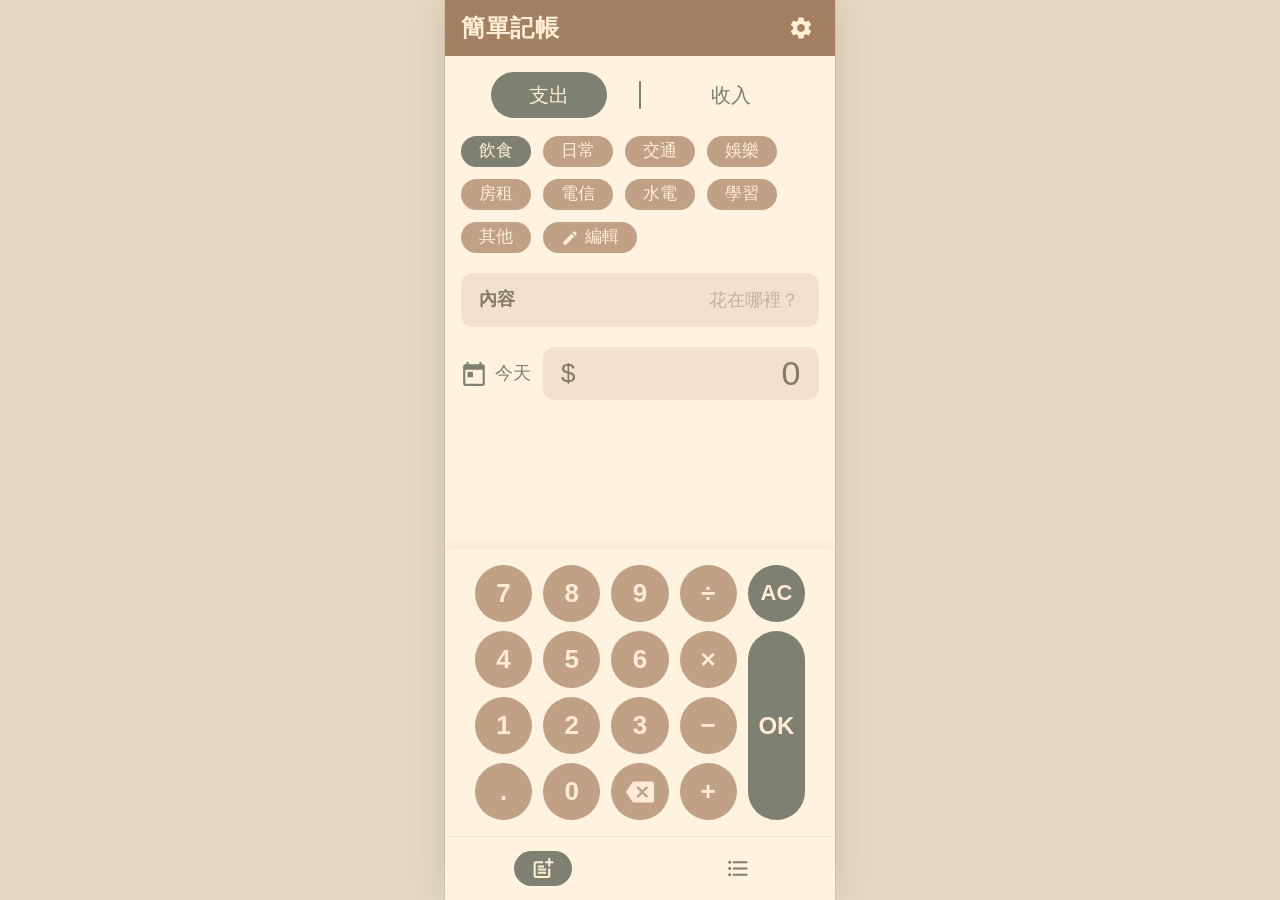
==== index.html @ ef79a161 "簡單記帳：離線可用的個人記帳 PWA 純 HTML/CSS/JS，資料只存在瀏覽器 localStorage；支援 CSV 匯入（UTF-8/Big5）與匯出、備份提醒、加到主畫面。  Co-Auth" ====
<!doctype html>
<html lang="zh-Hant-TW">
<head>
<meta charset="utf-8">
<meta name="viewport" content="width=device-width, initial-scale=1, viewport-fit=cover, maximum-scale=1, user-scalable=no">
<title>簡單記帳</title>
<meta name="description" content="離線可用的個人記帳 PWA，資料只存在你的瀏覽器裡。">
<meta name="theme-color" content="#A38062">
<link rel="manifest" href="./manifest.json">
<link rel="icon" type="image/png" sizes="192x192" href="./icons/icon-192.png">
<!-- iOS 加到主畫面所需 -->
<link rel="apple-touch-icon" href="./icons/icon-180.png">
<meta name="apple-mobile-web-app-capable" content="yes">
<meta name="mobile-web-app-capable" content="yes">
<meta name="apple-mobile-web-app-status-bar-style" content="black-translucent">
<meta name="apple-mobile-web-app-title" content="簡單記帳">
<link rel="stylesheet" href="./css/style.css">
</head>
<body>
<!-- SVG 圖示庫（Material 風格線條，與截圖的圖示樣式一致） -->
<svg xmlns="http://www.w3.org/2000/svg" style="display:none">
  <symbol id="i-settings" viewBox="0 0 24 24"><path d="M19.14 12.94c.04-.3.06-.61.06-.94 0-.32-.02-.64-.07-.94l2.03-1.58a.49.49 0 0 0 .12-.61l-1.92-3.32a.488.488 0 0 0-.59-.22l-2.39.96c-.5-.38-1.03-.7-1.62-.94l-.36-2.54a.484.484 0 0 0-.48-.41h-3.84c-.24 0-.43.17-.47.41l-.36 2.54c-.59.24-1.13.57-1.62.94l-2.39-.96c-.22-.08-.47 0-.59.22L2.74 8.87c-.12.21-.08.47.12.61l2.03 1.58c-.05.3-.09.63-.09.94s.02.64.07.94l-2.03 1.58a.49.49 0 0 0-.12.61l1.92 3.32c.12.22.37.29.59.22l2.39-.96c.5.38 1.03.7 1.62.94l.36 2.54c.05.24.24.41.48.41h3.84c.24 0 .44-.17.47-.41l.36-2.54c.59-.24 1.13-.56 1.62-.94l2.39.96c.22.08.47 0 .59-.22l1.92-3.32c.12-.22.07-.47-.12-.61l-2.01-1.58zM12 15.6c-1.98 0-3.6-1.62-3.6-3.6s1.62-3.6 3.6-3.6 3.6 1.62 3.6 3.6-1.62 3.6-3.6 3.6z"/></symbol>
  <symbol id="i-back" viewBox="0 0 24 24"><path d="M20 11H7.83l5.59-5.59L12 4l-8 8 8 8 1.41-1.41L7.83 13H20v-2z"/></symbol>
  <symbol id="i-check" viewBox="0 0 24 24"><path d="M9 16.17L4.83 12l-1.42 1.41L9 19 21 7l-1.41-1.41z"/></symbol>
  <symbol id="i-add" viewBox="0 0 24 24"><path d="M19 13h-6v6h-2v-6H5v-2h6V5h2v6h6v2z"/></symbol>
  <symbol id="i-search" viewBox="0 0 24 24"><path d="M15.5 14h-.79l-.28-.27A6.471 6.471 0 0 0 16 9.5 6.5 6.5 0 1 0 9.5 16c1.61 0 3.09-.59 4.23-1.57l.27.28v.79l5 4.99L20.49 19l-4.99-5zm-6 0C7.01 14 5 11.99 5 9.5S7.01 5 9.5 5 14 7.01 14 9.5 11.99 14 9.5 14z"/></symbol>
  <symbol id="i-chart" viewBox="0 0 24 24"><path d="M5 9.2h3V19H5zM10.6 5h2.8v14h-2.8zm5.6 8H19v6h-2.8z"/></symbol>
  <symbol id="i-download" viewBox="0 0 24 24"><path d="M19 9h-4V3H9v6H5l7 7 7-7zM5 18v2h14v-2H5z"/></symbol>
  <symbol id="i-listnum" viewBox="0 0 24 24"><path d="M2 17h2v.5H3v1h1v.5H2v1h3v-4H2v1zm1-9h1V4H2v1h1v3zm-1 3h1.8L2 13.1v.9h3v-1H3.2L5 10.9V10H2v1zm5-6v2h14V5H7zm0 14h14v-2H7v2zm0-6h14v-2H7v2z"/></symbol>
  <symbol id="i-list" viewBox="0 0 24 24"><path d="M4 10.5c-.83 0-1.5.67-1.5 1.5s.67 1.5 1.5 1.5 1.5-.67 1.5-1.5-.67-1.5-1.5-1.5zm0-6c-.83 0-1.5.67-1.5 1.5S3.17 7.5 4 7.5 5.5 6.83 5.5 6 4.83 4.5 4 4.5zm0 12c-.83 0-1.5.68-1.5 1.5s.68 1.5 1.5 1.5 1.5-.68 1.5-1.5-.67-1.5-1.5-1.5zM7 19h14v-2H7v2zm0-6h14v-2H7v2zm0-8v2h14V5H7z"/></symbol>
  <symbol id="i-edit" viewBox="0 0 24 24"><path d="M3 17.25V21h3.75L17.81 9.94l-3.75-3.75L3 17.25zM20.71 7.04a.996.996 0 0 0 0-1.41l-2.34-2.34a.996.996 0 0 0-1.41 0l-1.83 1.83 3.75 3.75 1.83-1.83z"/></symbol>
  <symbol id="i-calendar" viewBox="0 0 24 24"><path d="M20 3h-1V1h-2v2H7V1H5v2H4c-1.1 0-2 .9-2 2v16c0 1.1.9 2 2 2h16c1.1 0 2-.9 2-2V5c0-1.1-.9-2-2-2zm0 18H4V8h16v13zM6 10h5v5H6z"/></symbol>
  <symbol id="i-backspace" viewBox="0 0 24 24"><path d="M22 3H7c-.69 0-1.23.35-1.59.88L0 12l5.41 8.11c.36.53.9.89 1.59.89h15c1.1 0 2-.9 2-2V5c0-1.1-.9-2-2-2zm-3 12.59L17.59 17 14 13.41 10.41 17 9 15.59 12.59 12 9 8.41 10.41 7 14 10.59 17.59 7 19 8.41 15.41 12 19 15.59z"/></symbol>
  <symbol id="i-drag" viewBox="0 0 24 24"><path d="M20 9H4v2h16V9zM4 15h16v-2H4v2z"/></symbol>
  <symbol id="i-note" viewBox="0 0 24 24"><path d="M17 19.22H5V7h7V5H5c-1.1 0-2 .9-2 2v12c0 1.1.9 2 2 2h12c1.1 0 2-.9 2-2v-7h-2v7.22zM19 2h-2v3h-3v2h3v3h2V7h3V5h-3V2zM7 9h6v2H7zm0 3v2h8v-2zm0 3h8v2H7z"/></symbol>
  <symbol id="i-delete" viewBox="0 0 24 24"><path d="M6 19c0 1.1.9 2 2 2h8c1.1 0 2-.9 2-2V7H6v12zM19 4h-3.5l-1-1h-5l-1 1H5v2h14V4z"/></symbol>
</svg>

<div id="app" class="app">

  <!-- ===== 新增 / 編輯紀錄 ===== -->
  <section class="view is-active" id="view-add" data-tab="add">
    <header class="appbar">
      <button class="icon-btn appbar-back" id="add-back" aria-label="返回" hidden><svg><use href="#i-back"/></svg></button>
      <h1 class="appbar-title" id="add-title">簡單記帳</h1>
      <div class="appbar-actions">
        <button class="icon-btn" id="add-delete" aria-label="刪除紀錄" hidden><svg><use href="#i-delete"/></svg></button>
        <button class="icon-btn" id="btn-settings" aria-label="設定"><svg><use href="#i-settings"/></svg></button>
      </div>
    </header>
    <div class="view-body">
      <div class="seg" id="add-seg">
        <span class="seg-thumb"></span>
        <button class="seg-btn is-active" data-type="expense">支出</button>
        <span class="seg-divider"></span>
        <button class="seg-btn" data-type="income">收入</button>
      </div>
      <div class="chips chips-wrap" id="add-cats"></div>
      <label class="field">
        <span class="field-label">內容</span>
        <input class="field-input" id="add-name" type="text" placeholder="花在哪裡？" autocomplete="off" enterkeyhint="done">
      </label>
      <div class="amount-row">
        <button class="date-btn" id="add-date-btn" type="button">
          <svg><use href="#i-calendar"/></svg><span id="add-date-label">今天</span>
        </button>
        <input type="date" id="add-date" class="visually-hidden" tabindex="-1">
        <div class="amount-box" id="add-amount-box">
          <span class="amount-sign">$</span>
          <span class="amount-value" id="add-amount">0</span>
        </div>
      </div>
    </div>
    <div class="keypad" id="keypad">
      <button class="key" data-k="7">7</button>
      <button class="key" data-k="8">8</button>
      <button class="key" data-k="9">9</button>
      <button class="key key-op" data-k="/">÷</button>
      <button class="key key-dark" data-k="AC">AC</button>
      <button class="key" data-k="4">4</button>
      <button class="key" data-k="5">5</button>
      <button class="key" data-k="6">6</button>
      <button class="key key-op" data-k="*">×</button>
      <button class="key key-dark key-ok" data-k="OK">OK</button>
      <button class="key" data-k="1">1</button>
      <button class="key" data-k="2">2</button>
      <button class="key" data-k="3">3</button>
      <button class="key key-op" data-k="-">−</button>
      <button class="key" data-k=".">.</button>
      <button class="key" data-k="0">0</button>
      <button class="key" data-k="BS" aria-label="退格"><svg><use href="#i-backspace"/></svg></button>
      <button class="key key-op" data-k="+">+</button>
    </div>
  </section>

  <!-- ===== 總覽 ===== -->
  <section class="view" id="view-overview" data-tab="overview">
    <header class="appbar">
      <h1 class="appbar-title" id="ov-title">簡單記帳總覽</h1>
      <div class="appbar-actions">
        <button class="icon-btn" id="ov-mode" aria-label="切換圖表／清單"><svg><use href="#i-chart"/></svg></button>
        <button class="icon-btn" id="ov-export" aria-label="匯出這段期間"><svg><use href="#i-download"/></svg></button>
      </div>
    </header>
    <div class="view-body view-scroll">
      <div class="seg" id="ov-seg">
        <span class="seg-thumb"></span>
        <button class="seg-btn is-active" data-type="expense">支出</button>
        <span class="seg-divider"></span>
        <button class="seg-btn" data-type="income">收入</button>
      </div>
      <button class="range-btn" id="ov-range" type="button">
        <svg><use href="#i-calendar"/></svg><span id="ov-range-text"></span>
      </button>
      <div class="chips chips-center" id="ov-presets">
        <button class="chip" data-preset="today">本日</button>
        <button class="chip" data-preset="week">本週</button>
        <button class="chip is-active" data-preset="month">本月</button>
        <button class="chip" data-preset="lastMonth">上個月</button>
        <button class="chip chip-icon" data-preset="custom" aria-label="自訂區間"><svg><use href="#i-edit"/></svg></button>
      </div>
      <div class="summary">
        <div class="summary-cell"><span class="summary-label">合計</span><span class="summary-value" id="ov-total">$0</span></div>
        <div class="summary-cell"><span class="summary-label">結餘</span><span class="summary-value" id="ov-balance">$0</span></div>
      </div>
      <div id="ov-content"></div>
    </div>
    <button class="fab" id="btn-search" aria-label="搜尋"><svg><use href="#i-search"/></svg></button>
  </section>

  <!-- ===== 編輯類別 ===== -->
  <section class="view view-sub" id="view-categories" data-tab="add">
    <header class="appbar">
      <button class="icon-btn appbar-back" id="cat-back" aria-label="返回"><svg><use href="#i-back"/></svg></button>
      <h1 class="appbar-title">編輯類別</h1>
      <div class="appbar-actions">
        <button class="icon-btn" id="cat-save" aria-label="儲存"><svg><use href="#i-check"/></svg></button>
      </div>
    </header>
    <div class="view-body view-scroll">
      <div class="cat-list" id="cat-list"></div>
      <p class="hint">拖曳左側把手可排序，點一下名稱可改名或刪除。</p>
    </div>
    <button class="fab" id="cat-add" aria-label="新增類別"><svg><use href="#i-add"/></svg></button>
  </section>

  <!-- ===== 搜尋 ===== -->
  <section class="view view-sub" id="view-search" data-tab="overview">
    <header class="appbar">
      <button class="icon-btn appbar-back" id="search-back" aria-label="返回"><svg><use href="#i-back"/></svg></button>
      <h1 class="appbar-title">搜尋</h1>
    </header>
    <div class="view-body view-scroll">
      <label class="search-box">
        <svg><use href="#i-search"/></svg>
        <input id="search-input" type="search" placeholder="輸入關鍵字" autocomplete="off" enterkeyhint="search">
      </label>
      <div class="dropdowns">
        <select class="dd dd-dark" id="search-type">
          <option value="expense">支出</option>
          <option value="income">收入</option>
        </select>
        <select class="dd dd-tan" id="search-cat"></select>
        <select class="dd dd-dark" id="search-period">
          <option value="1">過去一個月</option>
          <option value="3">過去三個月</option>
          <option value="6">過去半年</option>
          <option value="12">過去一年</option>
          <option value="0">全部期間</option>
        </select>
      </div>
      <div id="search-results"></div>
    </div>
  </section>

  <!-- ===== 設定（補充設計：截圖只有齒輪圖示，頁面內容依同一套設計語言補齊） ===== -->
  <section class="view view-sub" id="view-settings" data-tab="add">
    <header class="appbar">
      <button class="icon-btn appbar-back" id="settings-back" aria-label="返回"><svg><use href="#i-back"/></svg></button>
      <h1 class="appbar-title">設定</h1>
    </header>
    <div class="view-body view-scroll">
      <label class="field">
        <span class="field-label">帳本名稱</span>
        <input class="field-input" id="set-ledger" type="text" placeholder="簡單記帳" autocomplete="off" maxlength="20">
      </label>

      <div class="card">
        <div class="card-row">
          <div>
            <div class="card-title">匯出備份</div>
            <div class="card-sub" id="set-last-backup">尚未備份</div>
          </div>
          <button class="btn" id="set-export">匯出備份</button>
        </div>
      </div>

      <div class="card">
        <div class="card-row">
          <div>
            <div class="card-title">匯入 CSV</div>
            <div class="card-sub">支援 UTF-8（含 BOM）與 Big5</div>
          </div>
          <button class="btn" id="set-import">選擇檔案</button>
          <input type="file" id="set-file" class="visually-hidden" accept=".csv,text/csv,text/plain">
        </div>
      </div>

      <div class="card">
        <div class="card-row">
          <div>
            <div class="card-title">資料</div>
            <div class="card-sub" id="set-count">0 筆紀錄</div>
          </div>
          <span class="card-sub" id="set-persist"></span>
        </div>
      </div>

      <p class="hint">資料只存在這支手機的這個瀏覽器裡，不會上傳到任何伺服器。換手機或清除瀏覽器資料前，請先匯出備份。</p>
    </div>
  </section>

  <!-- ===== 底部導覽 ===== -->
  <nav class="bottom-nav" id="bottom-nav">
    <button class="nav-btn is-active" data-tab="add" aria-label="新增紀錄"><svg><use href="#i-note"/></svg></button>
    <button class="nav-btn" data-tab="overview" aria-label="總覽"><svg><use href="#i-list"/></svg></button>
  </nav>

  <div id="dialog-root"></div>
  <div class="toast" id="toast" role="status" aria-live="polite"></div>
</div>

<script src="./js/format.js"></script>
<script src="./js/store.js"></script>
<script src="./js/csv.js"></script>
<script src="./js/app.js"></script>
</body>
</html>
---- css/style.css ----
/* =========================================================
   簡單記帳 – 樣式
   以 390px 手機寬度為基準；色碼由原截圖取樣。
   ========================================================= */
:root {
  --bar: #A38062;          /* App bar 背景 */
  --bar-text: #FFEDD4;     /* App bar 文字與圖示 */
  --bg: #FFF2DF;           /* 頁面背景 */
  --ink: #7E8072;          /* 主色：選中膠囊、FAB、主要文字 */
  --ink-light: #9A9C8F;
  --tan: #C0A185;          /* 次要按鈕、數字鍵、標籤 */
  --card: #F2E1CD;         /* 卡片、輸入框 */
  --muted: #827968;        /* 次要文字 */
  --placeholder: #BFB4A0;
  --line: #D9C9B3;         /* 分隔線 */
  --key-text: #FFEAD5;
  --outer: #E6D9C3;        /* 桌機兩側底色（截圖外區域） */
  --scrim: rgba(0, 0, 0, .6);
  --nav-h: 64px;
  --app-w: 390px;
  --font: -apple-system, BlinkMacSystemFont, "PingFang TC", "Noto Sans TC", "Microsoft JhengHei", "Helvetica Neue", Arial, sans-serif;
  --ease: cubic-bezier(.2, .7, .2, 1);
}

* { box-sizing: border-box; -webkit-tap-highlight-color: transparent; }
html, body { height: 100%; margin: 0; }
body {
  background: var(--outer);
  color: var(--ink);
  font-family: var(--font);
  font-size: 18px;
  line-height: 1.3;
  overscroll-behavior: none;
  -webkit-font-smoothing: antialiased;
  -webkit-user-select: none; user-select: none;
}
input, select, button, textarea { font: inherit; color: inherit; }
button { background: none; border: 0; padding: 0; cursor: pointer; }
input, textarea { -webkit-user-select: text; user-select: text; }
svg { width: 26px; height: 26px; fill: currentColor; flex: none; }

.visually-hidden {
  position: absolute !important; width: 1px; height: 1px; margin: -1px; padding: 0;
  overflow: hidden; clip: rect(0 0 0 0); white-space: nowrap; border: 0; opacity: 0;
}

/* ---------- 外框：手機寬度置中 ---------- */
.app {
  position: relative;
  width: 100%;
  max-width: var(--app-w);
  height: 100vh;
  height: 100dvh;
  margin: 0 auto;
  background: var(--bg);
  overflow: hidden;
  display: flex;
  flex-direction: column;
}
@media (min-width: 420px) {
  .app { box-shadow: 0 0 0 1px rgba(0,0,0,.06), 0 0 40px rgba(0,0,0,.12); }
}

/* ---------- 頁面切換 ---------- */
.view {
  position: absolute;
  inset: 0 0 calc(var(--nav-h) + env(safe-area-inset-bottom, 0px)) 0;
  display: none;
  flex-direction: column;
  background: var(--bg);
}
.view.is-active { display: flex; animation: viewIn .22s var(--ease); }
.view-sub { z-index: 5; }
@keyframes viewIn {
  from { opacity: 0; transform: translateX(12px); }
  to   { opacity: 1; transform: none; }
}
.view-body { flex: 1; min-height: 0; padding-bottom: 16px; }
.view-scroll { overflow-y: auto; -webkit-overflow-scrolling: touch; padding-bottom: 96px; }

/* ---------- App bar ---------- */
.appbar {
  flex: none;
  display: flex;
  align-items: center;
  gap: 8px;
  height: calc(56px + env(safe-area-inset-top, 0px));
  padding: env(safe-area-inset-top, 0px) 12px 0 16px;
  background: var(--bar);
  color: var(--bar-text);
}
.appbar-title {
  flex: 1;
  margin: 0;
  font-size: 24px;
  font-weight: 700;
  letter-spacing: .5px;
  white-space: nowrap;
  overflow: hidden;
  text-overflow: ellipsis;
}
.appbar-back { margin-left: -8px; margin-right: 4px; }
.appbar-actions { display: flex; gap: 4px; }
.icon-btn {
  width: 44px; height: 44px;
  display: inline-flex; align-items: center; justify-content: center;
  border-radius: 50%;
  color: inherit;
  transition: background .15s;
}
.icon-btn:active { background: rgba(255,255,255,.18); }
.icon-btn[hidden] { display: none; }

/* ---------- 支出 / 收入 切換 ---------- */
.seg {
  position: relative;
  display: flex;
  align-items: center;
  justify-content: center;
  gap: 32px;
  width: 298px;
  height: 46px;
  margin: 16px auto 0;
}
.seg-btn {
  position: relative;
  z-index: 1;
  width: 116px;
  height: 46px;
  border-radius: 23px;
  font-size: 20px;
  font-weight: 500;
  color: var(--ink);
  transition: color .25s var(--ease);
}
.seg-btn.is-active { color: var(--bar-text); }
.seg-divider { width: 2px; height: 28px; background: var(--ink); border-radius: 1px; }
.seg-thumb {
  position: absolute;
  top: 0; left: 0;
  width: 116px; height: 46px;
  border-radius: 23px;
  background: var(--ink);
  transition: transform .25s var(--ease);
}
.seg[data-active="income"] .seg-thumb { transform: translateX(182px); }

/* ---------- Chips ---------- */
.chips { display: flex; flex-wrap: wrap; gap: 12px; padding: 0 16px; margin-top: 18px; }
.chips-center { justify-content: center; margin-top: 14px; }
.chips-center .chip { padding: 0 11px; }
.chips-wrap { margin-top: 18px; }
.chip {
  height: 31px;
  padding: 0 18px;
  border-radius: 16px;
  background: var(--tan);
  color: var(--bar-text);
  font-size: 17px;
  white-space: nowrap;
  display: inline-flex; align-items: center; gap: 6px;
  transition: background .2s var(--ease), transform .1s;
}
.chip:active { transform: scale(.96); }
.chip.is-active { background: var(--ink); }
.chips-center .chip-icon, .chip-icon { padding: 0 8px; }
.chip svg { width: 18px; height: 18px; }

/* ---------- 輸入欄位 ---------- */
.field {
  display: flex; align-items: center;
  height: 54px;
  margin: 20px 16px 0;
  padding: 0 18px;
  border-radius: 12px;
  background: var(--card);
}
.field-label { font-size: 18px; font-weight: 600; color: var(--muted); flex: none; }
.field-input {
  flex: 1; min-width: 0;
  height: 100%;
  margin-left: 12px;
  background: transparent; border: 0; outline: 0;
  text-align: right;
  font-size: 18px;
  color: var(--muted);
}
.field-input::placeholder { color: var(--placeholder); }

/* 日期 + 金額 */
.amount-row { display: flex; align-items: center; gap: 12px; margin: 20px 16px 0; }
.date-btn {
  display: inline-flex; align-items: center; gap: 8px;
  color: var(--ink); font-size: 18px; flex: none; padding: 4px 0;
}
.date-btn svg { color: var(--ink); }
.amount-box {
  flex: 1; min-width: 0;
  display: flex; align-items: center;
  height: 53px;
  padding: 0 18px;
  border-radius: 12px;
  background: var(--card);
  font-size: 26px;
  color: var(--muted);
}
.amount-sign { flex: none; font-weight: 500; }
.amount-value {
  flex: 1; text-align: right;
  font-size: 34px; font-weight: 400; letter-spacing: .5px;
  white-space: nowrap; overflow: hidden; text-overflow: clip;
}

/* ---------- 計算機鍵盤 ---------- */
.keypad {
  flex: none;
  display: grid;
  grid-template-columns: repeat(5, 1fr);
  grid-auto-rows: 57px;
  column-gap: 11px;
  row-gap: 9px;
  padding: 16px 30px 16px;
  background: var(--bg);
  box-shadow: 0 -3px 10px rgba(80, 60, 30, .08);
}
.key {
  border-radius: 29px;
  background: var(--tan);
  color: var(--key-text);
  font-size: 26px;
  font-weight: 700;
  display: flex; align-items: center; justify-content: center;
  transition: filter .1s, transform .08s;
}
.key:active { filter: brightness(.92); transform: scale(.95); }
.key svg { width: 28px; height: 28px; }
.key-dark { background: var(--ink); font-size: 22px; }
.key-ok { grid-column: 5; grid-row: 2 / span 3; font-size: 24px; }

/* ---------- 總覽 ---------- */
.range-btn {
  display: flex; align-items: center; justify-content: center; gap: 14px;
  width: 100%; margin-top: 20px; padding: 4px 16px;
  color: var(--ink); font-size: 18px;
}
.range-btn svg { width: 24px; height: 24px; }
#ov-range-text { display: inline-flex; gap: 14px; align-items: center; }
#ov-content { margin-top: 6px; }
.summary {
  display: flex;
  margin: 17px 16px 0;
  height: 52px;
  border-radius: 12px;
  background: var(--card);
  overflow: hidden;
}
.summary-cell {
  flex: 1;
  display: flex; flex-direction: column; align-items: center; justify-content: center;
  line-height: 1.15;
}
.summary-cell + .summary-cell { border-left: 2px solid var(--bg); }
.summary-label { font-size: 14px; color: var(--muted); }
.summary-value { font-size: 20px; font-weight: 600; color: var(--ink); }

/* 分類排行 */
.rank-row {
  display: flex; align-items: center;
  height: 54px;
  margin: 0 16px;
  border-bottom: 1px solid var(--line);
}
.rank-row:last-child { border-bottom: 0; }
.rank-name {
  position: relative;
  flex: 1; min-width: 0;
  display: flex; align-items: center;
  height: 38px;
  font-size: 18px;
  color: var(--ink);
}
.rank-bar {
  position: absolute; left: 0; top: 0; bottom: 0;
  border-radius: 8px;
  transition: width .4s var(--ease);
}
.rank-name span { position: relative; padding-left: 1px; }
.rank-amount { font-size: 22px; font-weight: 600; color: var(--ink); margin-left: 8px; }
.rank-badge {
  width: 46px; height: 18px; margin-left: 16px;
  border-radius: 9px;
  display: inline-flex; align-items: center; justify-content: center;
  font-size: 12px; color: var(--bar-text);
  flex: none;
}

/* 紀錄清單 */
.rec-row {
  display: flex; align-items: center;
  min-height: 58px;
  margin: 0 16px;
  padding: 6px 0;
  border-bottom: 1px solid var(--line);
  cursor: pointer;
}
.rec-row:active { background: rgba(0,0,0,.03); }
.rec-main { flex: 1; min-width: 0; }
.rec-name {
  font-size: 18px; font-weight: 600; color: var(--ink);
  white-space: nowrap; overflow: hidden; text-overflow: ellipsis;
}
.rec-meta { display: flex; align-items: center; gap: 8px; margin-top: 3px; font-size: 14px; color: var(--ink); }
.rec-tag {
  display: inline-flex; align-items: center;
  height: 20px; padding: 0 9px;
  border-radius: 10px;
  background: var(--tan); color: var(--bar-text);
  font-size: 12px;
}
.rec-amount { font-size: 20px; font-weight: 600; color: var(--ink); margin-left: 12px; white-space: nowrap; }

/* 空狀態（補充設計） */
.empty {
  padding: 48px 24px;
  text-align: center;
  color: var(--ink-light);
  font-size: 16px;
}
.empty-illu { width: 150px; height: 150px; margin: 48px auto 0; display: block; }

/* ---------- FAB ---------- */
.fab {
  position: absolute;
  right: 24px;
  bottom: 24px;
  width: 54px; height: 54px;
  border-radius: 50%;
  background: var(--ink);
  color: var(--bar-text);
  display: flex; align-items: center; justify-content: center;
  box-shadow: 0 4px 10px rgba(60, 50, 30, .18);
  transition: transform .12s;
  z-index: 3;
}
.fab:active { transform: scale(.94); }
.fab svg { width: 28px; height: 28px; }

/* ---------- 底部導覽 ---------- */
.bottom-nav {
  position: absolute;
  left: 0; right: 0; bottom: 0;
  height: calc(var(--nav-h) + env(safe-area-inset-bottom, 0px));
  padding-bottom: env(safe-area-inset-bottom, 0px);
  display: flex;
  align-items: center;
  background: var(--bg);
  border-top: 1px solid rgba(0,0,0,.05);
  z-index: 10;
}
.nav-btn {
  flex: 1;
  display: flex; align-items: center; justify-content: center;
}
.nav-btn span { display: none; }
.nav-btn svg {
  width: 58px; height: 35px; padding: 5px 16px;
  border-radius: 17.5px;
  color: var(--ink);
  transition: background .2s var(--ease), color .2s;
}
.nav-btn.is-active svg { background: var(--ink); color: var(--bar-text); }

/* ---------- 編輯類別 ---------- */
.cat-list { padding: 18px 16px 0; display: flex; flex-direction: column; gap: 18px; position: relative; }
.cat-card {
  display: flex; align-items: center;
  height: 48px;
  padding: 0 20px;
  border-radius: 14px;
  background: var(--card);
  color: var(--muted);
  font-size: 18px;
  touch-action: pan-y;
  transition: transform .18s var(--ease), box-shadow .18s;
}
.cat-card.is-dragging {
  z-index: 2;
  box-shadow: 0 6px 16px rgba(60, 50, 30, .18);
  transition: none;
  background: #F6E8D6;
}
.cat-handle { width: 36px; height: 48px; display: flex; align-items: center; color: var(--muted); cursor: grab; touch-action: none; flex: none; }
.cat-handle svg { width: 24px; height: 24px; }
.cat-name { flex: 1; padding-left: 4px; }
.hint { margin: 24px 24px 0; font-size: 14px; color: var(--ink-light); text-align: center; line-height: 1.6; }

/* ---------- 搜尋 ---------- */
.search-box {
  display: flex; align-items: center; gap: 12px;
  height: 52px;
  margin: 16px 16px 0;
  padding: 0 18px;
  border-radius: 14px;
  background: var(--card);
  color: var(--muted);
}
.search-box svg { width: 24px; height: 24px; color: var(--muted); }
.search-box input {
  flex: 1; min-width: 0; height: 100%;
  background: transparent; border: 0; outline: 0;
  text-align: right;
  font-size: 18px; color: var(--muted);
  -webkit-appearance: none; appearance: none;
}
.search-box input::placeholder { color: var(--placeholder); }
.search-box input::-webkit-search-cancel-button { display: none; }
.dropdowns { display: flex; gap: 12px; padding: 0 16px; margin-top: 14px; }
.dd {
  height: 37px;
  padding: 0 30px 0 18px;
  border: 0; border-radius: 18.5px;
  font-size: 17px;
  color: var(--bar-text);
  -webkit-appearance: none; appearance: none;
  background-repeat: no-repeat;
  background-position: right 10px center;
  background-size: 14px;
  max-width: 46%;
  text-overflow: ellipsis;
  outline: 0;
}
.dd option { color: #333; background: #fff; }
.dd-dark { background-color: var(--ink); background-image: url("data:image/svg+xml;utf8,<svg xmlns='http://www.w3.org/2000/svg' viewBox='0 0 24 24' fill='%23FFEDD4'><path d='M7 10l5 5 5-5z'/></svg>"); }
.dd-tan  { background-color: var(--tan); background-image: url("data:image/svg+xml;utf8,<svg xmlns='http://www.w3.org/2000/svg' viewBox='0 0 24 24' fill='%23FFEDD4'><path d='M7 10l5 5 5-5z'/></svg>"); }

/* ---------- 設定頁卡片（補充設計） ---------- */
.card {
  margin: 16px 16px 0;
  padding: 14px 18px;
  border-radius: 12px;
  background: var(--card);
}
.card-row { display: flex; align-items: center; justify-content: space-between; gap: 12px; }
.card-title { font-size: 18px; font-weight: 600; color: var(--muted); }
.card-sub { font-size: 14px; color: var(--ink-light); margin-top: 2px; }
.btn {
  height: 40px; padding: 0 18px;
  border-radius: 14px;
  background: var(--ink); color: var(--bar-text);
  font-size: 17px; white-space: nowrap;
  transition: filter .1s, transform .08s;
}
.btn:active { filter: brightness(.92); transform: scale(.97); }
.btn-tan { background: var(--tan); }

/* ---------- 對話框 ---------- */
.dialog-scrim {
  position: absolute; inset: 0;
  background: var(--scrim);
  display: flex; align-items: center; justify-content: center;
  padding: 24px;
  z-index: 50;
  animation: fadeIn .18s var(--ease);
}
@keyframes fadeIn { from { opacity: 0; } to { opacity: 1; } }
.dialog {
  width: 300px; max-width: 100%;
  max-height: 100%;
  overflow: auto;
  padding: 26px 22px 24px;
  border-radius: 20px;
  background: var(--bg);
  color: var(--ink);
  animation: popIn .2s var(--ease);
}
@keyframes popIn { from { transform: scale(.94); opacity: 0; } to { transform: none; opacity: 1; } }
.dialog-text { font-size: 20px; line-height: 1.5; word-break: break-word; }
.dialog-text small { display: block; margin-top: 8px; font-size: 15px; color: var(--ink-light); }
.dialog-input {
  width: 100%; height: 48px; margin-top: 16px; padding: 0 14px;
  border: 0; border-radius: 12px; outline: 0;
  background: var(--card); color: var(--muted); font-size: 18px;
}
.dialog-input::placeholder { color: var(--placeholder); }
.dialog-dates { display: flex; flex-direction: column; gap: 10px; margin-top: 16px; }
.dialog-dates label { display: flex; align-items: center; justify-content: space-between; gap: 10px; font-size: 16px; color: var(--muted); }
.dialog-dates input { height: 40px; padding: 0 10px; border: 0; border-radius: 10px; background: var(--card); color: var(--muted); font-size: 16px; outline: 0; }
.dialog-actions { display: flex; justify-content: center; flex-wrap: wrap; gap: 17px; margin-top: 24px; }
.dialog-btn {
  min-width: 65px; height: 40px; padding: 0 14px;
  border-radius: 14px;
  background: var(--ink); color: var(--bar-text);
  font-size: 18px;
}
.dialog-btn.is-secondary { background: var(--tan); }
.dialog-btn.is-danger { background: #B88A7E; }
.dialog-btn:active { filter: brightness(.92); }

/* ---------- Toast（補充設計） ---------- */
.toast {
  position: absolute;
  left: 50%; bottom: calc(var(--nav-h) + env(safe-area-inset-bottom, 0px) + 20px);
  transform: translate(-50%, 10px);
  padding: 9px 18px;
  border-radius: 18px;
  background: var(--ink); color: var(--bar-text);
  font-size: 15px;
  opacity: 0; pointer-events: none;
  transition: opacity .2s, transform .2s var(--ease);
  z-index: 60;
  white-space: nowrap;
}
.toast.is-show { opacity: 1; transform: translate(-50%, 0); }

/* 鍵盤出現時避免版面抖動 */
@media (max-height: 640px) {
  .keypad { grid-auto-rows: 48px; gap: 8px; padding-top: 12px; }
  .key { font-size: 22px; }
}
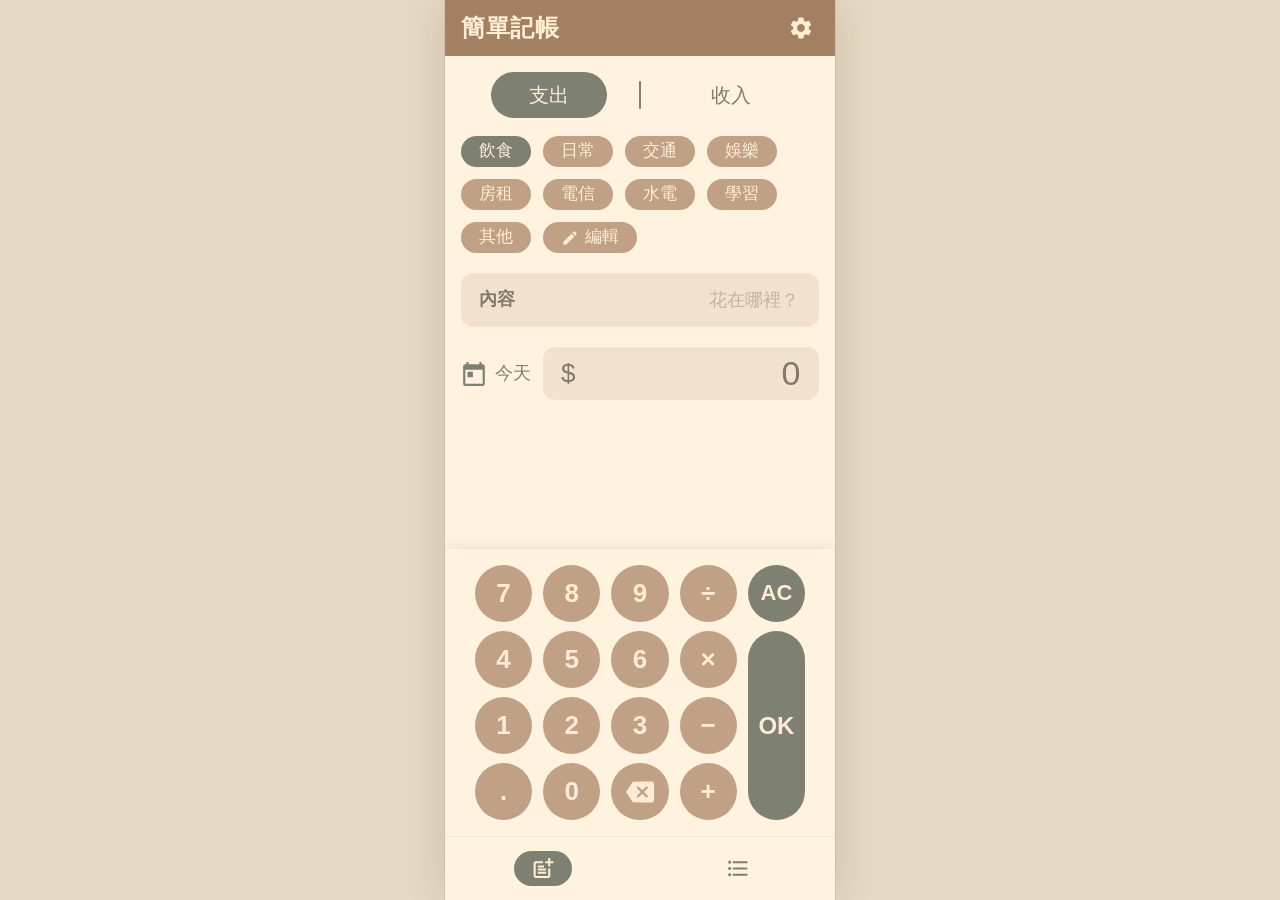
==== commit e2c53812: "版面改為固定貼齊可視區，設定頁加視窗尺寸診斷資訊 不再依賴 100dvh；整頁固定不可捲動，避免 iOS 主畫面模式整頁拖動。 service worker 升到 v4。  Co-Authored-B" ====
--- a/index.html
+++ b/index.html
@@ -12,12 +12,14 @@
 <link rel="apple-touch-icon" href="./icons/icon-180.png">
 <meta name="apple-mobile-web-app-capable" content="yes">
 <meta name="mobile-web-app-capable" content="yes">
-<meta name="apple-mobile-web-app-status-bar-style" content="black-translucent">
+<!-- 新版 iOS 的 black-translucent 會讓網頁少一截（底部留白），改用 default：
+     狀態列顏色由 iOS 取樣頁面最上緣的固定元素（見 style.css 的 body::before） -->
+<meta name="apple-mobile-web-app-status-bar-style" content="default">
 <meta name="apple-mobile-web-app-title" content="簡單記帳">
 <link rel="stylesheet" href="./css/style.css">
 </head>
 <body>
-<!-- SVG 圖示庫（Material 風格線條，與截圖的圖示樣式一致） -->
+<!-- SVG 圖示庫（Material 風格，與原 App 的圖示樣式一致） -->
 <svg xmlns="http://www.w3.org/2000/svg" style="display:none">
   <symbol id="i-settings" viewBox="0 0 24 24"><path d="M19.14 12.94c.04-.3.06-.61.06-.94 0-.32-.02-.64-.07-.94l2.03-1.58a.49.49 0 0 0 .12-.61l-1.92-3.32a.488.488 0 0 0-.59-.22l-2.39.96c-.5-.38-1.03-.7-1.62-.94l-.36-2.54a.484.484 0 0 0-.48-.41h-3.84c-.24 0-.43.17-.47.41l-.36 2.54c-.59.24-1.13.57-1.62.94l-2.39-.96c-.22-.08-.47 0-.59.22L2.74 8.87c-.12.21-.08.47.12.61l2.03 1.58c-.05.3-.09.63-.09.94s.02.64.07.94l-2.03 1.58a.49.49 0 0 0-.12.61l1.92 3.32c.12.22.37.29.59.22l2.39-.96c.5.38 1.03.7 1.62.94l.36 2.54c.05.24.24.41.48.41h3.84c.24 0 .44-.17.47-.41l.36-2.54c.59-.24 1.13-.56 1.62-.94l2.39.96c.22.08.47 0 .59-.22l1.92-3.32c.12-.22.07-.47-.12-.61l-2.01-1.58zM12 15.6c-1.98 0-3.6-1.62-3.6-3.6s1.62-3.6 3.6-3.6 3.6 1.62 3.6 3.6-1.62 3.6-3.6 3.6z"/></symbol>
   <symbol id="i-back" viewBox="0 0 24 24"><path d="M20 11H7.83l5.59-5.59L12 4l-8 8 8 8 1.41-1.41L7.83 13H20v-2z"/></symbol>
@@ -26,6 +28,7 @@
   <symbol id="i-search" viewBox="0 0 24 24"><path d="M15.5 14h-.79l-.28-.27A6.471 6.471 0 0 0 16 9.5 6.5 6.5 0 1 0 9.5 16c1.61 0 3.09-.59 4.23-1.57l.27.28v.79l5 4.99L20.49 19l-4.99-5zm-6 0C7.01 14 5 11.99 5 9.5S7.01 5 9.5 5 14 7.01 14 9.5 11.99 14 9.5 14z"/></symbol>
   <symbol id="i-chart" viewBox="0 0 24 24"><path d="M5 9.2h3V19H5zM10.6 5h2.8v14h-2.8zm5.6 8H19v6h-2.8z"/></symbol>
   <symbol id="i-download" viewBox="0 0 24 24"><path d="M19 9h-4V3H9v6H5l7 7 7-7zM5 18v2h14v-2H5z"/></symbol>
+  <symbol id="i-upload" viewBox="0 0 24 24"><path d="M9 16h6v-6h4l-7-7-7 7h4zm-4 2h14v2H5z"/></symbol>
   <symbol id="i-listnum" viewBox="0 0 24 24"><path d="M2 17h2v.5H3v1h1v.5H2v1h3v-4H2v1zm1-9h1V4H2v1h1v3zm-1 3h1.8L2 13.1v.9h3v-1H3.2L5 10.9V10H2v1zm5-6v2h14V5H7zm0 14h14v-2H7v2zm0-6h14v-2H7v2z"/></symbol>
   <symbol id="i-list" viewBox="0 0 24 24"><path d="M4 10.5c-.83 0-1.5.67-1.5 1.5s.67 1.5 1.5 1.5 1.5-.67 1.5-1.5-.67-1.5-1.5-1.5zm0-6c-.83 0-1.5.67-1.5 1.5S3.17 7.5 4 7.5 5.5 6.83 5.5 6 4.83 4.5 4 4.5zm0 12c-.83 0-1.5.68-1.5 1.5s.68 1.5 1.5 1.5 1.5-.68 1.5-1.5-.67-1.5-1.5-1.5zM7 19h14v-2H7v2zm0-6h14v-2H7v2zm0-8v2h14V5H7z"/></symbol>
   <symbol id="i-edit" viewBox="0 0 24 24"><path d="M3 17.25V21h3.75L17.81 9.94l-3.75-3.75L3 17.25zM20.71 7.04a.996.996 0 0 0 0-1.41l-2.34-2.34a.996.996 0 0 0-1.41 0l-1.83 1.83 3.75 3.75 1.83-1.83z"/></symbol>
@@ -33,18 +36,20 @@
   <symbol id="i-backspace" viewBox="0 0 24 24"><path d="M22 3H7c-.69 0-1.23.35-1.59.88L0 12l5.41 8.11c.36.53.9.89 1.59.89h15c1.1 0 2-.9 2-2V5c0-1.1-.9-2-2-2zm-3 12.59L17.59 17 14 13.41 10.41 17 9 15.59 12.59 12 9 8.41 10.41 7 14 10.59 17.59 7 19 8.41 15.41 12 19 15.59z"/></symbol>
   <symbol id="i-drag" viewBox="0 0 24 24"><path d="M20 9H4v2h16V9zM4 15h16v-2H4v2z"/></symbol>
   <symbol id="i-note" viewBox="0 0 24 24"><path d="M17 19.22H5V7h7V5H5c-1.1 0-2 .9-2 2v12c0 1.1.9 2 2 2h12c1.1 0 2-.9 2-2v-7h-2v7.22zM19 2h-2v3h-3v2h3v3h2V7h3V5h-3V2zM7 9h6v2H7zm0 3v2h8v-2zm0 3h8v2H7z"/></symbol>
-  <symbol id="i-delete" viewBox="0 0 24 24"><path d="M6 19c0 1.1.9 2 2 2h8c1.1 0 2-.9 2-2V7H6v12zM19 4h-3.5l-1-1h-5l-1 1H5v2h14V4z"/></symbol>
+  <symbol id="i-chev-left" viewBox="0 0 24 24"><path d="M15.41 7.41L14 6l-6 6 6 6 1.41-1.41L10.83 12z"/></symbol>
+  <symbol id="i-chev-right" viewBox="0 0 24 24"><path d="M10 6L8.59 7.41 13.17 12l-4.58 4.59L10 18l6-6z"/></symbol>
+  <symbol id="i-person" viewBox="0 0 24 24"><path d="M12 2C6.48 2 2 6.48 2 12s4.48 10 10 10 10-4.48 10-10S17.52 2 12 2zm0 3c1.66 0 3 1.34 3 3s-1.34 3-3 3-3-1.34-3-3 1.34-3 3-3zm0 14.2c-2.5 0-4.71-1.28-6-3.22.03-1.99 4-3.08 6-3.08 1.99 0 5.97 1.09 6 3.08-1.29 1.94-3.5 3.22-6 3.22z"/></symbol>
+  <symbol id="i-rename" viewBox="0 0 24 24"><path d="M3 5h12v2H3zm0 4h8v2H3zm0 4h12v2H3zm0 4h8v2H3zm14.7-7.3l1.4 1.4-6.6 6.6H11v-1.5l6.7-6.5zm1.4-1.4a1 1 0 0 1 1.4 0l.8.8a1 1 0 0 1 0 1.4l-.9.9-2.2-2.2.9-.9z"/></symbol>
+  <symbol id="i-storage" viewBox="0 0 24 24"><path d="M12 3C7.58 3 4 4.79 4 7s3.58 4 8 4 8-1.79 8-4-3.58-4-8-4zM4 9v3c0 2.21 3.58 4 8 4s8-1.79 8-4V9c0 2.21-3.58 4-8 4s-8-1.79-8-4zm0 5v3c0 2.21 3.58 4 8 4s8-1.79 8-4v-3c0 2.21-3.58 4-8 4s-8-1.79-8-4z"/></symbol>
 </svg>
 
 <div id="app" class="app">
 
-  <!-- ===== 新增 / 編輯紀錄 ===== -->
+  <!-- ===== 新增紀錄 ===== -->
   <section class="view is-active" id="view-add" data-tab="add">
     <header class="appbar">
-      <button class="icon-btn appbar-back" id="add-back" aria-label="返回" hidden><svg><use href="#i-back"/></svg></button>
       <h1 class="appbar-title" id="add-title">簡單記帳</h1>
       <div class="appbar-actions">
-        <button class="icon-btn" id="add-delete" aria-label="刪除紀錄" hidden><svg><use href="#i-delete"/></svg></button>
         <button class="icon-btn" id="btn-settings" aria-label="設定"><svg><use href="#i-settings"/></svg></button>
       </div>
     </header>
@@ -109,9 +114,13 @@
         <span class="seg-divider"></span>
         <button class="seg-btn" data-type="income">收入</button>
       </div>
-      <button class="range-btn" id="ov-range" type="button">
-        <svg><use href="#i-calendar"/></svg><span id="ov-range-text"></span>
-      </button>
+      <div class="range-row">
+        <button class="icon-btn range-arrow" id="ov-prev" aria-label="前一天" hidden><svg><use href="#i-chev-left"/></svg></button>
+        <button class="range-btn" id="ov-range" type="button">
+          <svg><use href="#i-calendar"/></svg><span id="ov-range-text"></span>
+        </button>
+        <button class="icon-btn range-arrow" id="ov-next" aria-label="後一天" hidden><svg><use href="#i-chev-right"/></svg></button>
+      </div>
       <div class="chips chips-center" id="ov-presets">
         <button class="chip" data-preset="today">本日</button>
         <button class="chip" data-preset="week">本週</button>
@@ -126,6 +135,20 @@
       <div id="ov-content"></div>
     </div>
     <button class="fab" id="btn-search" aria-label="搜尋"><svg><use href="#i-search"/></svg></button>
+  </section>
+
+  <!-- ===== 分類明細（圖表模式點分類列進入） ===== -->
+  <section class="view view-sub" id="view-catdetail" data-tab="overview">
+    <header class="appbar">
+      <button class="icon-btn appbar-back" id="detail-back" aria-label="返回"><svg><use href="#i-back"/></svg></button>
+      <h1 class="appbar-title" id="detail-title"></h1>
+      <div class="appbar-actions">
+        <button class="icon-btn" id="detail-range" aria-label="選擇日期區間"><svg><use href="#i-calendar"/></svg></button>
+      </div>
+    </header>
+    <div class="view-body view-scroll">
+      <div id="detail-list"></div>
+    </div>
   </section>
 
   <!-- ===== 編輯類別 ===== -->
@@ -173,50 +196,54 @@
     </div>
   </section>
 
-  <!-- ===== 設定（補充設計：截圖只有齒輪圖示，頁面內容依同一套設計語言補齊） ===== -->
+  <!-- ===== 設定：列表樣式依原 App；只保留本 App 用得到的項目 ===== -->
   <section class="view view-sub" id="view-settings" data-tab="add">
     <header class="appbar">
       <button class="icon-btn appbar-back" id="settings-back" aria-label="返回"><svg><use href="#i-back"/></svg></button>
-      <h1 class="appbar-title">設定</h1>
-    </header>
-    <div class="view-body view-scroll">
-      <label class="field">
-        <span class="field-label">帳本名稱</span>
-        <input class="field-input" id="set-ledger" type="text" placeholder="簡單記帳" autocomplete="off" maxlength="20">
-      </label>
-
-      <div class="card">
-        <div class="card-row">
-          <div>
-            <div class="card-title">匯出備份</div>
-            <div class="card-sub" id="set-last-backup">尚未備份</div>
-          </div>
-          <button class="btn" id="set-export">匯出備份</button>
+      <h1 class="appbar-title" id="settings-title">設定</h1>
+    </header>
+    <div class="view-body view-scroll">
+      <div class="set-group">
+        <button class="set-row" id="set-username">
+          <svg><use href="#i-person"/></svg>
+          <span class="set-main">編輯使用者名稱</span>
+          <span class="set-value" id="set-username-val"></span>
+          <svg class="set-chev"><use href="#i-chev-right"/></svg>
+        </button>
+        <button class="set-row" id="set-ledger">
+          <svg><use href="#i-rename"/></svg>
+          <span class="set-main">重新命名帳本</span>
+          <span class="set-value" id="set-ledger-val"></span>
+          <svg class="set-chev"><use href="#i-chev-right"/></svg>
+        </button>
+        <button class="set-row" id="set-mode">
+          <svg><use href="#i-chart"/></svg>
+          <span class="set-main">總覽圖表模式</span>
+          <svg class="set-chev set-mode-icon"><use href="#i-chart"/></svg>
+        </button>
+      </div>
+
+      <div class="set-group">
+        <button class="set-row" id="set-export">
+          <svg><use href="#i-download"/></svg>
+          <span class="set-main">匯出備份<span class="set-sub" id="set-last-backup">尚未備份</span></span>
+          <svg class="set-chev"><use href="#i-chev-right"/></svg>
+        </button>
+        <button class="set-row" id="set-import">
+          <svg><use href="#i-upload"/></svg>
+          <span class="set-main">匯入 CSV<span class="set-sub">支援 UTF-8（含 BOM）與 Big5，可合併或覆蓋</span></span>
+          <svg class="set-chev"><use href="#i-chev-right"/></svg>
+        </button>
+        <input type="file" id="set-file" class="visually-hidden" accept=".csv,text/csv,text/plain">
+        <div class="set-row">
+          <svg><use href="#i-storage"/></svg>
+          <span class="set-main">資料<span class="set-sub" id="set-count">0 筆紀錄</span></span>
+          <span class="set-value" id="set-persist"></span>
         </div>
       </div>
 
-      <div class="card">
-        <div class="card-row">
-          <div>
-            <div class="card-title">匯入 CSV</div>
-            <div class="card-sub">支援 UTF-8（含 BOM）與 Big5</div>
-          </div>
-          <button class="btn" id="set-import">選擇檔案</button>
-          <input type="file" id="set-file" class="visually-hidden" accept=".csv,text/csv,text/plain">
-        </div>
-      </div>
-
-      <div class="card">
-        <div class="card-row">
-          <div>
-            <div class="card-title">資料</div>
-            <div class="card-sub" id="set-count">0 筆紀錄</div>
-          </div>
-          <span class="card-sub" id="set-persist"></span>
-        </div>
-      </div>
-
       <p class="hint">資料只存在這支手機的這個瀏覽器裡，不會上傳到任何伺服器。換手機或清除瀏覽器資料前，請先匯出備份。</p>
+      <p class="hint hint-small" id="set-viewport"></p>
     </div>
   </section>
 
--- a/css/style.css
+++ b/css/style.css
@@ -23,8 +23,10 @@
 }
 
 * { box-sizing: border-box; -webkit-tap-highlight-color: transparent; }
-html, body { height: 100%; margin: 0; }
+/* 整頁固定、不可捲動：避免 iOS 主畫面模式的整頁拖動與高度誤差，捲動只發生在各畫面內部 */
+html, body { height: 100%; margin: 0; overflow: hidden; }
 body {
+  position: fixed; inset: 0; width: 100%;
   background: var(--outer);
   color: var(--ink);
   font-family: var(--font);
@@ -38,6 +40,7 @@
 button { background: none; border: 0; padding: 0; cursor: pointer; }
 input, textarea { -webkit-user-select: text; user-select: text; }
 svg { width: 26px; height: 26px; fill: currentColor; flex: none; }
+[hidden] { display: none !important; }
 
 .visually-hidden {
   position: absolute !important; width: 1px; height: 1px; margin: -1px; padding: 0;
@@ -46,11 +49,9 @@
 
 /* ---------- 外框：手機寬度置中 ---------- */
 .app {
-  position: relative;
-  width: 100%;
+  position: fixed;
+  inset: 0;              /* 貼齊實際可視區四邊，不靠 100vh / 100dvh 的回報值 */
   max-width: var(--app-w);
-  height: 100vh;
-  height: 100dvh;
   margin: 0 auto;
   background: var(--bg);
   overflow: hidden;
@@ -59,6 +60,18 @@
 }
 @media (min-width: 420px) {
   .app { box-shadow: 0 0 0 1px rgba(0,0,0,.06), 0 0 40px rgba(0,0,0,.12); }
+}
+/* iOS 加到主畫面後，狀態列顏色是取樣頁面最上緣「固定定位、全寬、不透明」的元素；
+   放一條棕色細帶在最上面（被 App bar 蓋住，看不到），讓狀態列跟 App bar 同色。 */
+@media (max-width: 419px) {
+  body::before {
+    content: "";
+    position: fixed;
+    top: 0; left: 0; right: 0;
+    height: 14px;
+    background: var(--bar);
+    z-index: 0;
+  }
 }
 
 /* ---------- 頁面切換 ---------- */
@@ -81,6 +94,7 @@
 /* ---------- App bar ---------- */
 .appbar {
   flex: none;
+  position: sticky; top: 0; z-index: 2;
   display: flex;
   align-items: center;
   gap: 8px;
@@ -238,9 +252,13 @@
 .key-ok { grid-column: 5; grid-row: 2 / span 3; font-size: 24px; }
 
 /* ---------- 總覽 ---------- */
+.range-row { display: flex; align-items: center; justify-content: center; margin-top: 16px; min-height: 40px; }
+.range-arrow { width: 40px; height: 40px; color: var(--ink); }
+.range-arrow[hidden] { display: none; }
+.range-arrow svg { width: 24px; height: 24px; }
 .range-btn {
-  display: flex; align-items: center; justify-content: center; gap: 14px;
-  width: 100%; margin-top: 20px; padding: 4px 16px;
+  display: inline-flex; align-items: center; justify-content: center; gap: 14px;
+  padding: 4px 12px;
   color: var(--ink); font-size: 18px;
 }
 .range-btn svg { width: 24px; height: 24px; }
@@ -319,14 +337,17 @@
 }
 .rec-amount { font-size: 20px; font-weight: 600; color: var(--ink); margin-left: 12px; white-space: nowrap; }
 
-/* 空狀態（補充設計） */
+/* 空狀態：插圖與原 App 相同 */
 .empty {
   padding: 48px 24px;
   text-align: center;
   color: var(--ink-light);
   font-size: 16px;
 }
-.empty-illu { width: 150px; height: 150px; margin: 48px auto 0; display: block; }
+.empty-wrap { padding-top: 48px; }
+.empty-illu { width: 150px; height: 150px; margin: 0 auto; display: block; }
+.rank-row { cursor: pointer; }
+.rank-row:active { background: rgba(0,0,0,.03); }
 
 /* ---------- FAB ---------- */
 .fab {
@@ -393,6 +414,7 @@
 .cat-handle svg { width: 24px; height: 24px; }
 .cat-name { flex: 1; padding-left: 4px; }
 .hint { margin: 24px 24px 0; font-size: 14px; color: var(--ink-light); text-align: center; line-height: 1.6; }
+.hint-small { margin-top: 10px; font-size: 11px; opacity: .8; }
 
 /* ---------- 搜尋 ---------- */
 .search-box {
@@ -433,25 +455,29 @@
 .dd-dark { background-color: var(--ink); background-image: url("data:image/svg+xml;utf8,<svg xmlns='http://www.w3.org/2000/svg' viewBox='0 0 24 24' fill='%23FFEDD4'><path d='M7 10l5 5 5-5z'/></svg>"); }
 .dd-tan  { background-color: var(--tan); background-image: url("data:image/svg+xml;utf8,<svg xmlns='http://www.w3.org/2000/svg' viewBox='0 0 24 24' fill='%23FFEDD4'><path d='M7 10l5 5 5-5z'/></svg>"); }
 
-/* ---------- 設定頁卡片（補充設計） ---------- */
-.card {
+/* ---------- 設定頁：列表樣式與原 App 相同 ---------- */
+.set-group {
   margin: 16px 16px 0;
-  padding: 14px 18px;
   border-radius: 12px;
   background: var(--card);
-}
-.card-row { display: flex; align-items: center; justify-content: space-between; gap: 12px; }
-.card-title { font-size: 18px; font-weight: 600; color: var(--muted); }
-.card-sub { font-size: 14px; color: var(--ink-light); margin-top: 2px; }
-.btn {
-  height: 40px; padding: 0 18px;
-  border-radius: 14px;
-  background: var(--ink); color: var(--bar-text);
-  font-size: 17px; white-space: nowrap;
-  transition: filter .1s, transform .08s;
-}
-.btn:active { filter: brightness(.92); transform: scale(.97); }
-.btn-tan { background: var(--tan); }
+  overflow: hidden;
+}
+.set-row {
+  display: flex; align-items: center; gap: 14px;
+  width: 100%; min-height: 54px;
+  padding: 10px 16px;
+  text-align: left;
+  color: var(--muted);
+  font-size: 17px;
+  border-bottom: 1px solid rgba(0,0,0,.05);
+}
+.set-row:last-child { border-bottom: 0; }
+button.set-row:active { background: rgba(0,0,0,.04); }
+.set-row > svg { width: 22px; height: 22px; color: var(--muted); }
+.set-main { flex: 1; min-width: 0; display: flex; flex-direction: column; }
+.set-sub { font-size: 12px; color: var(--ink-light); margin-top: 2px; line-height: 1.4; }
+.set-value { font-size: 15px; color: var(--ink-light); max-width: 40%; overflow: hidden; text-overflow: ellipsis; white-space: nowrap; }
+.set-row > .set-chev { width: 20px; height: 20px; color: var(--ink-light); }
 
 /* ---------- 對話框 ---------- */
 .dialog-scrim {
@@ -474,7 +500,27 @@
   animation: popIn .2s var(--ease);
 }
 @keyframes popIn { from { transform: scale(.94); opacity: 0; } to { transform: none; opacity: 1; } }
+.dialog-title { font-size: 20px; font-weight: 700; text-align: center; color: var(--muted); }
 .dialog-text { font-size: 20px; line-height: 1.5; word-break: break-word; }
+
+/* 編輯帳目對話框 */
+.edit-top { display: flex; align-items: center; justify-content: center; gap: 20px; margin-top: 16px; }
+.edit-top .chip { height: 32px; padding: 0 18px; font-size: 17px; }
+.edit-top .date-btn { font-size: 16px; padding: 0; }
+.edit-top .date-btn svg { width: 22px; height: 22px; }
+.edit-cats { padding: 0; margin-top: 12px; gap: 8px; justify-content: center; }
+.edit-cats .chip { height: 28px; padding: 0 12px; font-size: 14px; }
+.dialog .field-dialog { margin: 14px 0 0; height: 50px; padding: 0 16px; }
+.dialog .field-dialog .field-label { font-size: 16px; }
+.dialog .field-dialog .field-input { font-size: 17px; }
+.dialog .field-dialog .field-input[type="number"] { -moz-appearance: textfield; }
+.dialog .field-dialog .field-input::-webkit-outer-spin-button,
+.dialog .field-dialog .field-input::-webkit-inner-spin-button { -webkit-appearance: none; margin: 0; }
+.dialog.is-edit .dialog-actions { margin-top: 22px; }
+.dialog-link {
+  display: block; margin: 16px auto 0;
+  font-size: 14px; color: var(--ink-light); text-decoration: underline;
+}
 .dialog-text small { display: block; margin-top: 8px; font-size: 15px; color: var(--ink-light); }
 .dialog-input {
   width: 100%; height: 48px; margin-top: 16px; padding: 0 14px;
@@ -496,21 +542,22 @@
 .dialog-btn.is-danger { background: #B88A7E; }
 .dialog-btn:active { filter: brightness(.92); }
 
-/* ---------- Toast（補充設計） ---------- */
+/* ---------- 底部提示橫條（與原 App 的「已儲存」相同） ---------- */
 .toast {
   position: absolute;
-  left: 50%; bottom: calc(var(--nav-h) + env(safe-area-inset-bottom, 0px) + 20px);
-  transform: translate(-50%, 10px);
-  padding: 9px 18px;
-  border-radius: 18px;
-  background: var(--ink); color: var(--bar-text);
+  left: 12px; right: 12px;
+  bottom: calc(var(--nav-h) + env(safe-area-inset-bottom, 0px) + 12px);
+  transform: translateY(12px);
+  padding: 14px 16px;
+  border-radius: 6px;
+  background: #5F6156; color: var(--bar-text);
   font-size: 15px;
+  box-shadow: 0 3px 10px rgba(0,0,0,.15);
   opacity: 0; pointer-events: none;
   transition: opacity .2s, transform .2s var(--ease);
   z-index: 60;
-  white-space: nowrap;
-}
-.toast.is-show { opacity: 1; transform: translate(-50%, 0); }
+}
+.toast.is-show { opacity: 1; transform: none; }
 
 /* 鍵盤出現時避免版面抖動 */
 @media (max-height: 640px) {
